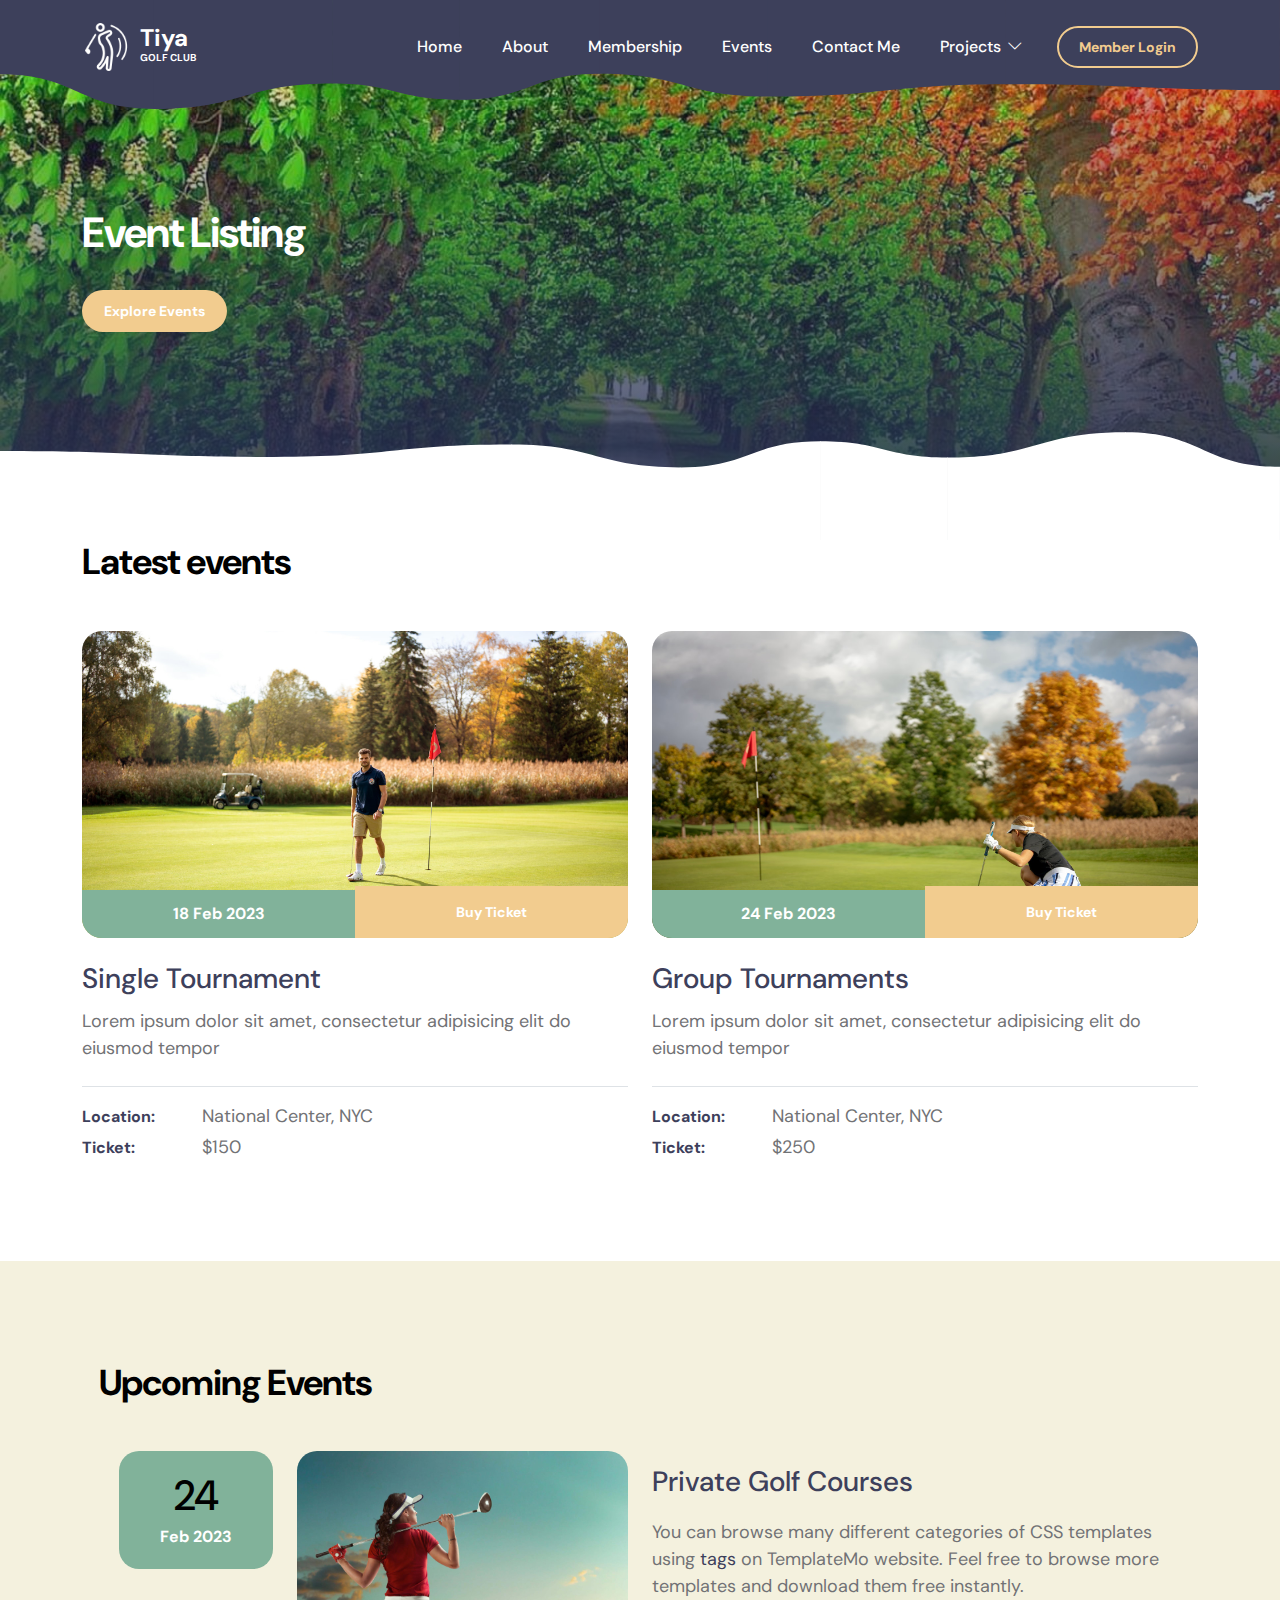
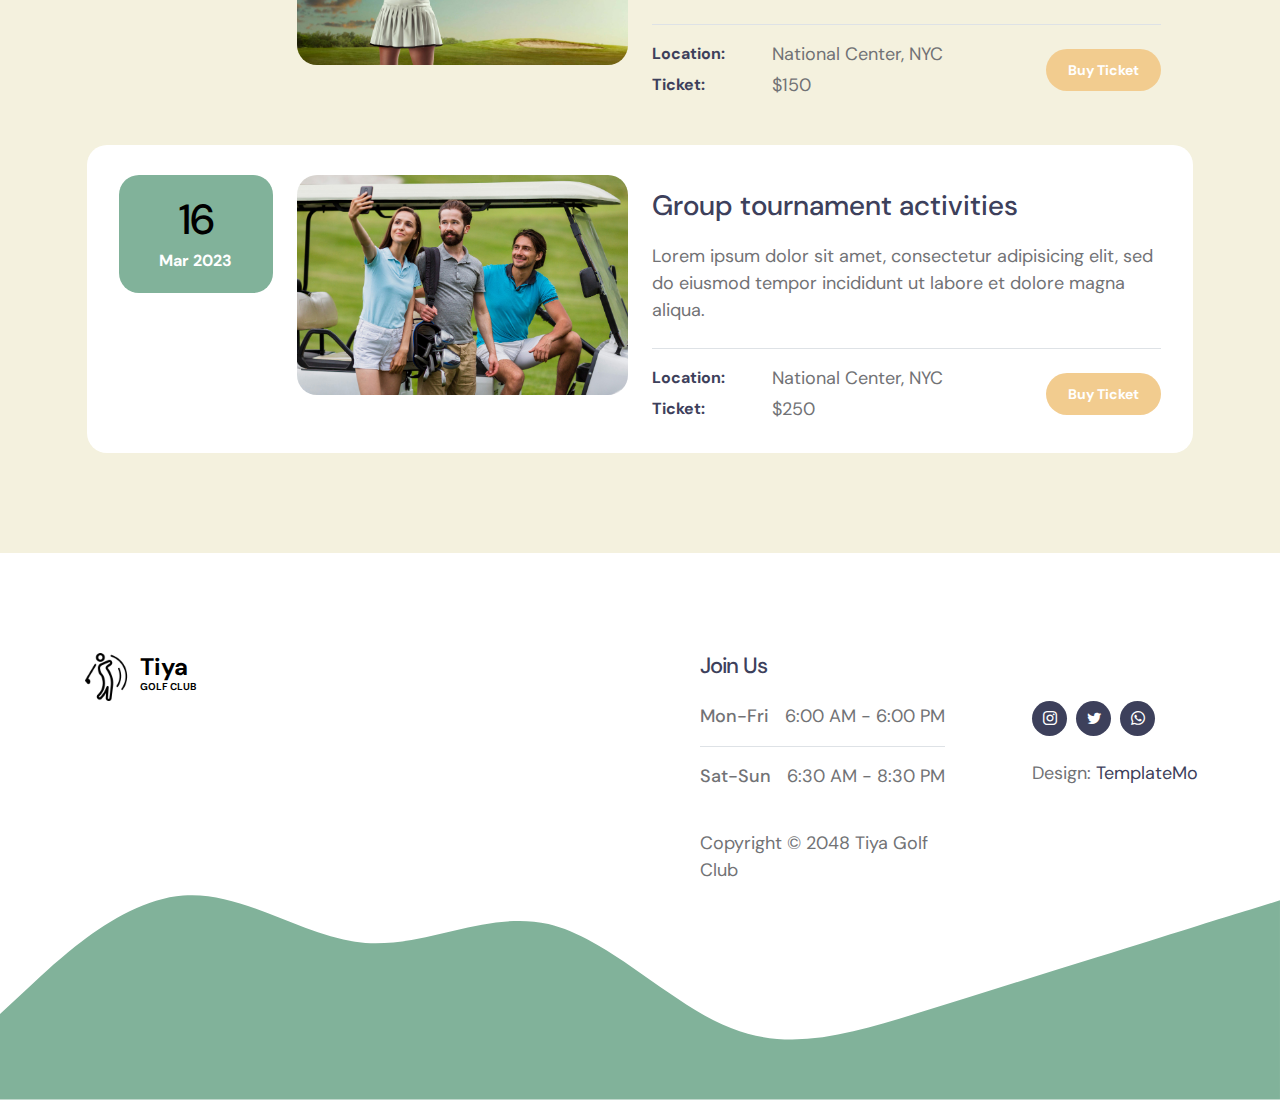
==== Attention_Network.html @ 7cbd3dcc "update" ====
<!doctype html>
<html lang="en">
    <head>
        <meta charset="utf-8">
        <meta name="viewport" content="width=device-width, initial-scale=1">

        <meta name="description" content="">
        <meta name="author" content="">

        <title>F. Nikbakht - Attention Network</title>

        <!-- CSS FILES -->                
        <link rel="preconnect" href="https://fonts.googleapis.com">

        <link rel="preconnect" href="https://fonts.gstatic.com" crossorigin>

        <link href="https://fonts.googleapis.com/css2?family=DM+Sans:ital,wght@0,400;0,500;0,700;1,400&display=swap" rel="stylesheet">

        <link href="css/bootstrap.min.css" rel="stylesheet">

        <link href="css/bootstrap-icons.css" rel="stylesheet">

        <link href="css/templatemo-tiya-golf-club.css" rel="stylesheet">
        
<!--

TemplateMo 587 Tiya Golf Club

https://templatemo.com/tm-587-tiya-golf-club

-->
    </head>
    
    <body>

        <main>

            <nav class="navbar navbar-expand-lg">                
                <div class="container">
                    <a class="navbar-brand d-flex align-items-center" href="index.html">
                        <img src="images/logo.png" class="navbar-brand-image img-fluid" alt="Tiya Golf Club">
                        <span class="navbar-brand-text">
                            Tiya
                            <small>Golf Club</small>
                        </span>
                    </a>

                    <div class="d-lg-none ms-auto me-3">
                        <a class="btn custom-btn custom-border-btn" data-bs-toggle="offcanvas" href="#offcanvasExample" role="button" aria-controls="offcanvasExample">Member Login</a>
                    </div>
    
                    <button class="navbar-toggler" type="button" data-bs-toggle="collapse" data-bs-target="#navbarNav" aria-controls="navbarNav" aria-expanded="false" aria-label="Toggle navigation">
                        <span class="navbar-toggler-icon"></span>
                    </button>
    
                    <div class="collapse navbar-collapse" id="navbarNav">
                        <ul class="navbar-nav ms-lg-auto">
                            <li class="nav-item">
                                <a class="nav-link" href="index.html#section_1">Home</a>
                            </li>
    
                            <li class="nav-item">
                                <a class="nav-link" href="index.html#section_2">About</a>
                            </li>

                            <li class="nav-item">
                                <a class="nav-link" href="index.html#section_3">Membership</a>
                            </li>

                            <li class="nav-item">
                                <a class="nav-link" href="index.html#section_4">Events</a>
                            </li>

                            <li class="nav-item">
                                <a class="nav-link" href="index.html#section_5">Contact Me</a>
                            </li>

                            <li class="nav-item dropdown">
                                <a class="nav-link dropdown-toggle" href="#" id="navbarLightDropdownMenuLink" role="button" data-bs-toggle="dropdown" aria-expanded="false">Projects</a>

                                <ul class="dropdown-menu dropdown-menu-light" aria-labelledby="navbarLightDropdownMenuLink">
                                    <li><a class="dropdown-item" href="Image_Processing.html">Image Processing</a></li>

                                    <li><a class="dropdown-item active" href="Attention_Network.html">Attention Network</a></li>
                                </ul>
                            </li>
                        </ul>

                        <div class="d-none d-lg-block ms-lg-3">
                            <a class="btn custom-btn custom-border-btn" data-bs-toggle="offcanvas" href="#offcanvasExample" role="button" aria-controls="offcanvasExample">Member Login</a>
                        </div>
                    </div>
                </div>
            </nav>

            <div class="offcanvas offcanvas-end" data-bs-scroll="true" tabindex="-1" id="offcanvasExample" aria-labelledby="offcanvasExampleLabel">                
                <div class="offcanvas-header">
                    <h5 class="offcanvas-title" id="offcanvasExampleLabel">Member Login</h5>
                    
                    <button type="button" class="btn-close" data-bs-dismiss="offcanvas" aria-label="Close"></button>
                </div>
                
                <div class="offcanvas-body d-flex flex-column">
                    <form class="custom-form member-login-form" action="#" method="post" role="form">

                        <div class="member-login-form-body">
                            <div class="mb-4">
                                <label class="form-label mb-2" for="member-login-number">Membership No.</label>

                                <input type="text" name="member-login-number" id="member-login-number" class="form-control" placeholder="11002560" required>
                            </div>

                            <div class="mb-4">
                                <label class="form-label mb-2" for="member-login-password">Password</label>

                                <input type="password" name="member-login-password" id="member-login-password" pattern="[0-9a-zA-Z]{4,10}" class="form-control" placeholder="Password" required="">
                            </div>

                            <div class="form-check mb-4">
                                <input class="form-check-input" type="checkbox" value="" id="flexCheckDefault">
                              
                                <label class="form-check-label" for="flexCheckDefault">
                                    Remember me
                                </label>
                            </div>

                            <div class="col-lg-5 col-md-7 col-8 mx-auto">
                                <button type="submit" class="form-control">Login</button>
                            </div>

                            <div class="text-center my-4">
                                <a href="#">Forgotten password?</a>
                            </div>
                        </div>
                    </form>

                    <div class="mt-auto mb-5">
                        <p>
                            <strong class="text-white me-3">Any Questions?</strong>

                            <a href="tel: 010-020-0340" class="contact-link">
                            	010-020-0340
                            </a>
                        </p>
                    </div>
                </div>

                <svg xmlns="http://www.w3.org/2000/svg" viewBox="0 0 1440 320"><path fill="#3D405B" fill-opacity="1" d="M0,224L34.3,192C68.6,160,137,96,206,90.7C274.3,85,343,139,411,144C480,149,549,107,617,122.7C685.7,139,754,213,823,240C891.4,267,960,245,1029,224C1097.1,203,1166,181,1234,160C1302.9,139,1371,117,1406,106.7L1440,96L1440,320L1405.7,320C1371.4,320,1303,320,1234,320C1165.7,320,1097,320,1029,320C960,320,891,320,823,320C754.3,320,686,320,617,320C548.6,320,480,320,411,320C342.9,320,274,320,206,320C137.1,320,69,320,34,320L0,320Z"></path></svg>
            </div>
            

            <section class="hero-section hero-50 d-flex justify-content-center align-items-center" id="section_1">

                <div class="section-overlay"></div>

                <svg viewBox="0 0 1962 178" xmlns="http://www.w3.org/2000/svg" xmlns:xlink="http://www.w3.org/1999/xlink"><path fill="#3D405B" d="M 0 114 C 118.5 114 118.5 167 237 167 L 237 167 L 237 0 L 0 0 Z" stroke-width="0"></path> <path fill="#3D405B" d="M 236 167 C 373 167 373 128 510 128 L 510 128 L 510 0 L 236 0 Z" stroke-width="0"></path> <path fill="#3D405B" d="M 509 128 C 607 128 607 153 705 153 L 705 153 L 705 0 L 509 0 Z" stroke-width="0"></path><path fill="#3D405B" d="M 704 153 C 812 153 812 113 920 113 L 920 113 L 920 0 L 704 0 Z" stroke-width="0"></path><path fill="#3D405B" d="M 919 113 C 1048.5 113 1048.5 148 1178 148 L 1178 148 L 1178 0 L 919 0 Z" stroke-width="0"></path><path fill="#3D405B" d="M 1177 148 C 1359.5 148 1359.5 129 1542 129 L 1542 129 L 1542 0 L 1177 0 Z" stroke-width="0"></path><path fill="#3D405B" d="M 1541 129 C 1751.5 129 1751.5 138 1962 138 L 1962 138 L 1962 0 L 1541 0 Z" stroke-width="0"></path></svg>

                <div class="container">
                    <div class="row">

                        <div class="col-lg-6 col-12">

                            <h1 class="text-white mb-4 pb-2">Event Listing</h1>

                            <a href="#section_3" class="btn custom-btn smoothscroll me-3">Explore Events</a>
                        </div>

                    </div>
                </div>

                <svg viewBox="0 0 1962 178" xmlns="http://www.w3.org/2000/svg" xmlns:xlink="http://www.w3.org/1999/xlink"><path fill="#ffffff" d="M 0 114 C 118.5 114 118.5 167 237 167 L 237 167 L 237 0 L 0 0 Z" stroke-width="0"></path> <path fill="#ffffff" d="M 236 167 C 373 167 373 128 510 128 L 510 128 L 510 0 L 236 0 Z" stroke-width="0"></path> <path fill="#ffffff" d="M 509 128 C 607 128 607 153 705 153 L 705 153 L 705 0 L 509 0 Z" stroke-width="0"></path><path fill="#ffffff" d="M 704 153 C 812 153 812 113 920 113 L 920 113 L 920 0 L 704 0 Z" stroke-width="0"></path><path fill="#ffffff" d="M 919 113 C 1048.5 113 1048.5 148 1178 148 L 1178 148 L 1178 0 L 919 0 Z" stroke-width="0"></path><path fill="#ffffff" d="M 1177 148 C 1359.5 148 1359.5 129 1542 129 L 1542 129 L 1542 0 L 1177 0 Z" stroke-width="0"></path><path fill="#ffffff" d="M 1541 129 C 1751.5 129 1751.5 138 1962 138 L 1962 138 L 1962 0 L 1541 0 Z" stroke-width="0"></path></svg>
            </section>


            <section class="events-section section-padding" id="section_2">
                <div class="container">
                    <div class="row">

                        <div class="col-lg-12 col-12">
                            <h2 class="mb-lg-5 mb-4">Latest events</h2>
                        </div>

                        <div class="col-lg-6 col-12 mb-5 mb-lg-0">
                            <div class="custom-block-image-wrap">
                                <a href="event-detail.html">
                                    <img src="images/anna-rosar-ew-olGvgCCs-unsplash.jpg" class="custom-block-image img-fluid" alt="">

                                    <i class="custom-block-icon bi-link"></i>
                                </a>

                                <div class="custom-block-date-wrap">
                                    <strong class="text-white">18 Feb 2023</strong>
                                </div>

                                <div class="custom-btn-wrap">
                                    <a href="event-detail.html" class="btn custom-btn">Buy Ticket</a>
                                </div>
                            </div>

                            <div class="custom-block-info">
                                <a href="event-detail.html" class="events-title mb-2">Single Tournament</a>

                                <p class="mb-0">Lorem ipsum dolor sit amet, consectetur adipisicing elit do eiusmod tempor</p>


                                <div class="border-top mt-4 pt-3">
                                    <div class="d-flex flex-wrap align-items-center mb-1">
                                        <span class="custom-block-span">Location:</span>

                                        <p class="mb-0">National Center, NYC</p>
                                    </div>

                                    <div class="d-flex flex-wrap align-items-center">
                                        <span class="custom-block-span">Ticket:</span>

                                        <p class="mb-0">$150</p>
                                    </div>
                                </div>
                            </div>
                        </div>

                        <div class="col-lg-6 col-12">
                            <div class="custom-block-image-wrap">
                                <a href="event-detail.html">
                                    <img src="images/frederik-rosar-NDSZcCfnsbY-unsplash.jpg" class="custom-block-image img-fluid" alt="">

                                    <i class="custom-block-icon bi-link"></i>
                                </a>

                                <div class="custom-block-date-wrap">
                                    <strong class="text-white">24 Feb 2023</strong>
                                </div>

                                <div class="custom-btn-wrap">
                                    <a href="event-detail.html" class="btn custom-btn">Buy Ticket</a>
                                </div>
                            </div>

                            <div class="custom-block-info">
                                <a href="event-detail.html" class="events-title mb-2">Group Tournaments</a>

                                <p class="mb-0">Lorem ipsum dolor sit amet, consectetur adipisicing elit do eiusmod tempor</p>


                                <div class="border-top mt-4 pt-3">
                                    <div class="d-flex flex-wrap align-items-center mb-1">
                                        <span class="custom-block-span">Location:</span>

                                        <p class="mb-0">National Center, NYC</p>
                                    </div>

                                    <div class="d-flex flex-wrap align-items-center">
                                        <span class="custom-block-span">Ticket:</span>

                                        <p class="mb-0">$250</p>
                                    </div>
                                </div>
                            </div>
                        </div>

                    </div>
                </div>
            </section>


            <section class="events-section events-listing-section section-bg section-padding" id="section_3">
                <div class="container">
                    <div class="row">

                        <div class="col-lg-12 col-12">
                            <h2 class="mb-3">Upcoming Events</h2>
                        </div>

                        <div class="row custom-block mb-3">
                            <div class="col-lg-2 col-md-4 col-12 order-2 order-md-0 order-lg-0">
                                <div class="custom-block-date-wrap d-flex d-lg-block d-md-block align-items-center mt-3 mt-lg-0 mt-md-0">
                                    <h6 class="custom-block-date mb-lg-1 mb-0 me-3 me-lg-0 me-md-0">24</h6>
                                    
                                    <strong class="text-white">Feb 2023</strong>
                                </div>
                            </div>

                            <div class="col-lg-4 col-md-8 col-12 order-1 order-lg-0">
                                <div class="custom-block-image-wrap">
                                    <a href="event-detail.html">
                                        <img src="images/professional-golf-player.jpg" class="custom-block-image img-fluid" alt="">

                                        <i class="custom-block-icon bi-link"></i>
                                    </a>
                                </div>
                            </div>

                            <div class="col-lg-6 col-12 order-3 order-lg-0">
                                <div class="custom-block-info mt-2 mt-lg-0">
                                    <a href="event-detail.html" class="events-title mb-3">Private Golf Courses</a>

                                    <p class="mb-0">You can browse many different categories of CSS templates using <a href="https://templatemo.com/tag" target="_blank">tags</a> on TemplateMo website. Feel free to browse more templates and download them free instantly.</p>

                                    <div class="d-flex flex-wrap border-top mt-4 pt-3">

                                        <div class="mb-4 mb-lg-0">
                                            <div class="d-flex flex-wrap align-items-center mb-1">
                                                <span class="custom-block-span">Location:</span>

                                                <p class="mb-0">National Center, NYC</p>
                                            </div>

                                            <div class="d-flex flex-wrap align-items-center">
                                                <span class="custom-block-span">Ticket:</span>

                                                <p class="mb-0">$150</p>
                                            </div>
                                        </div>

                                        <div class="d-flex align-items-center ms-lg-auto">
                                            <a href="event-detail.html" class="btn custom-btn">Buy Ticket</a>
                                        </div>
                                    </div>
                                </div>
                            </div>
                        </div>

                        <div class="row custom-block custom-block-bg">
                            <div class="col-lg-2 col-md-4 col-12 order-2 order-md-0 order-lg-0">
                                <div class="custom-block-date-wrap d-flex d-lg-block d-md-block align-items-center mt-3 mt-lg-0 mt-md-0">
                                    <h6 class="custom-block-date mb-lg-1 mb-0 me-3 me-lg-0 me-md-0">16</h6>
                                    
                                    <strong class="text-white">Mar 2023</strong>
                                </div>
                            </div>

                            <div class="col-lg-4 col-md-8 col-12 order-1 order-lg-0">
                                <div class="custom-block-image-wrap">
                                    <a href="event-detail.html">
                                        <img src="images/girl-taking-selfie-with-friends-golf-field.jpg" class="custom-block-image img-fluid" alt="">

                                        <i class="custom-block-icon bi-link"></i>
                                    </a>
                                </div>
                            </div>

                            <div class="col-lg-6 col-12 order-3 order-lg-0">
                                <div class="custom-block-info mt-2 mt-lg-0">
                                    <a href="event-detail.html" class="events-title mb-3">Group tournament activities</a>

                                    <p class="mb-0">Lorem ipsum dolor sit amet, consectetur adipisicing elit, sed do eiusmod tempor incididunt ut labore et dolore magna aliqua.</p>

                                    <div class="d-flex flex-wrap border-top mt-4 pt-3">

                                        <div class="mb-4 mb-lg-0">
                                            <div class="d-flex flex-wrap align-items-center mb-1">
                                                <span class="custom-block-span">Location:</span>

                                                <p class="mb-0">National Center, NYC</p>
                                            </div>

                                            <div class="d-flex flex-wrap align-items-center">
                                                <span class="custom-block-span">Ticket:</span>

                                                <p class="mb-0">$250</p>
                                            </div>
                                        </div>

                                        <div class="d-flex align-items-center ms-lg-auto">
                                            <a href="event-detail.html" class="btn custom-btn">Buy Ticket</a>
                                        </div>
                                    </div>
                                </div>
                            </div>
                        </div>

                    </div>
                </div>
            </section>
        </main>

        <footer class="site-footer">
            <div class="container">
                <div class="row">

                    <div class="col-lg-6 col-12 me-auto mb-5 mb-lg-0">
                        <a class="navbar-brand d-flex align-items-center" href="index.html">
                            <img src="images/logo.png" class="navbar-brand-image img-fluid" alt="">
                            <span class="navbar-brand-text">
                                Tiya
                                <small>Golf Club</small>
                            </span>
                        </a>
                    </div>

                    <div class="col-lg-3 col-12">
                        <h5 class="site-footer-title mb-4">Join Us</h5>

                        <p class="d-flex border-bottom pb-3 mb-3 me-lg-3">
                            <span>Mon-Fri</span>
                            6:00 AM - 6:00 PM
                        </p>

                        <p class="d-flex me-lg-3">
                            <span>Sat-Sun</span>
                            6:30 AM - 8:30 PM
                        </p>
                        <br>
                        <p class="copyright-text">Copyright © 2048 Tiya Golf Club</p>
                    </div>

                        <div class="col-lg-2 col-12 ms-auto">
                            <ul class="social-icon mt-lg-5 mt-3 mb-4">
                                <li class="social-icon-item">
                                    <a href="#" class="social-icon-link bi-instagram"></a>
                                </li>

                                <li class="social-icon-item">
                                    <a href="#" class="social-icon-link bi-twitter"></a>
                                </li>

                                <li class="social-icon-item">
                                    <a href="#" class="social-icon-link bi-whatsapp"></a>
                                </li>
                            </ul>

                            <p class="copyright-text">Design: <a rel="nofollow" href="https://templatemo.com" target="_blank">TemplateMo</a></p>
                        </div>

                </div>
            </div>

            <svg xmlns="http://www.w3.org/2000/svg" viewBox="0 0 1440 320"><path fill="#81B29A" fill-opacity="1" d="M0,224L34.3,192C68.6,160,137,96,206,90.7C274.3,85,343,139,411,144C480,149,549,107,617,122.7C685.7,139,754,213,823,240C891.4,267,960,245,1029,224C1097.1,203,1166,181,1234,160C1302.9,139,1371,117,1406,106.7L1440,96L1440,320L1405.7,320C1371.4,320,1303,320,1234,320C1165.7,320,1097,320,1029,320C960,320,891,320,823,320C754.3,320,686,320,617,320C548.6,320,480,320,411,320C342.9,320,274,320,206,320C137.1,320,69,320,34,320L0,320Z"></path></svg>
        </footer>


        <!-- JAVASCRIPT FILES -->
        <script src="js/jquery.min.js"></script>
        <script src="js/bootstrap.bundle.min.js"></script>
        <script src="js/jquery.sticky.js"></script>
        <script src="js/custom.js"></script>

    </body>
</html>
---- css/templatemo-tiya-golf-club.css ----
/*

TemplateMo 587 Tiya Golf Club

https://templatemo.com/tm-587-tiya-golf-club

*/


/*---------------------------------------
  CUSTOM PROPERTIES ( VARIABLES )             
-----------------------------------------*/
:root {
  --white-color:                  #ffffff;
  --primary-color:                #81B29A;
  --secondary-color:              #3D405B;
  --section-bg-color:             #F4F1DE;
  --custom-btn-bg-color:          #F2CC8F;
  --custom-btn-bg-hover-color:    #E07A5F;
  --dark-color:                   #000000;
  --p-color:                      #717275;
  --link-hover-color:             #F2CC8F;

  --body-font-family:             'DM Sans', sans-serif;

  --h1-font-size:                 42px;
  --h2-font-size:                 36px;
  --h3-font-size:                 28px;
  --h4-font-size:                 24px;
  --h5-font-size:                 22px;
  --h6-font-size:                 20px;
  --p-font-size:                  18px;
  --menu-font-size:               16px;
  --btn-font-size:                14px;

  --border-radius-large:          100px;
  --border-radius-medium:         20px;
  --border-radius-small:          10px;

  --font-weight-normal:           400;
  --font-weight-medium:           500;
  --font-weight-bold:             700;
}

body {
  background-color: var(--white-color);
  font-family: var(--body-font-family); 
}


/*---------------------------------------
  TYPOGRAPHY               
-----------------------------------------*/

h2,
h3,
h4,
h5,
h6 {
  color: var(--dark-color);
}

h1,
h2,
h3,
h4,
h5,
h6 {
  font-weight: var(--font-weight-medium);
  letter-spacing: -1px;
}

h1 {
  font-size: var(--h1-font-size);
  font-weight: var(--font-weight-bold);
}

h2 {
  font-size: var(--h2-font-size);
  font-weight: var(--font-weight-bold);
}

h3 {
  font-size: var(--h3-font-size);
}

h4 {
  font-size: var(--h4-font-size);
}

h5 {
  font-size: var(--h5-font-size);
}

h6 {
  font-size: var(--h6-font-size);
}

p {
  color: var(--p-color);
  font-size: var(--p-font-size);
  font-weight: var(--font-weight-normal);
}

ul li {
  color: var(--p-color);
  font-size: var(--p-font-size);
  font-weight: var(--font-weight-normal);
}

a, 
button {
  touch-action: manipulation;
  transition: all 0.3s;
}

a {
  display: inline-block;
  color: var(--secondary-color);
  text-decoration: none;
}

a:hover {
  color: var(--link-hover-color);
}

b,
strong {
  font-weight: var(--font-weight-bold);
}


/*---------------------------------------
  SECTION               
-----------------------------------------*/
.section-bg {
  background-color: var(--section-bg-color);
}

.section-padding {
  padding-top: 100px;
  padding-bottom: 100px;
}

.section-overlay {
  content: "";
  background: rgba(0, 0, 0, 0) linear-gradient(rgba(39, 48, 83, 0.01) 0%, rgb(39, 48, 83) 100%) repeat scroll 0% 0%;
  position: absolute;
  top: 0;
  right: 0;
  bottom: 0;
  left: 0;
}

::selection {
  background-color: var(--primary-color);
  color: var(--white-color);
}


/*---------------------------------------
  ANIMATED HEADLINE               
-----------------------------------------*/
.cd-words-wrapper {
  display: inline-block;
  position: relative;
  text-align: left;
}

.cd-words-wrapper b {
  color: var(--link-hover-color);
  display: inline-block;
  position: absolute;
  white-space: nowrap;
  left: 0;
  top: 0;
}

.cd-words-wrapper b.is-visible {
  position: relative;
}

.no-js .cd-words-wrapper b {
  opacity: 0;
}

.no-js .cd-words-wrapper b.is-visible {
  opacity: 1;
}

.cd-headline.rotate-1 .cd-words-wrapper {
  -webkit-perspective: 300px;
  -moz-perspective: 300px;
  perspective: 300px;
}
.cd-headline.rotate-1 b {
  opacity: 0;
  -webkit-transform-origin: 50% 100%;
  -moz-transform-origin: 50% 100%;
  -ms-transform-origin: 50% 100%;
  -o-transform-origin: 50% 100%;
  transform-origin: 50% 100%;
  -webkit-transform: rotateX(180deg);
  -moz-transform: rotateX(180deg);
  -ms-transform: rotateX(180deg);
  -o-transform: rotateX(180deg);
  transform: rotateX(180deg);
}
.cd-headline.rotate-1 b.is-visible {
  opacity: 1;
  -webkit-transform: rotateX(0deg);
  -moz-transform: rotateX(0deg);
  -ms-transform: rotateX(0deg);
  -o-transform: rotateX(0deg);
  transform: rotateX(0deg);
  -webkit-animation: cd-rotate-1-in 1.2s;
  -moz-animation: cd-rotate-1-in 1.2s;
  animation: cd-rotate-1-in 1.2s;
}
.cd-headline.rotate-1 b.is-hidden {
  -webkit-transform: rotateX(180deg);
  -moz-transform: rotateX(180deg);
  -ms-transform: rotateX(180deg);
  -o-transform: rotateX(180deg);
  transform: rotateX(180deg);
  -webkit-animation: cd-rotate-1-out 1.2s;
  -moz-animation: cd-rotate-1-out 1.2s;
  animation: cd-rotate-1-out 1.2s;
}

@-webkit-keyframes cd-rotate-1-in {
  0% {
    -webkit-transform: rotateX(180deg);
    opacity: 0;
  }
  35% {
    -webkit-transform: rotateX(120deg);
    opacity: 0;
  }
  65% {
    opacity: 0;
  }
  100% {
    -webkit-transform: rotateX(360deg);
    opacity: 1;
  }
}
@-moz-keyframes cd-rotate-1-in {
  0% {
    -moz-transform: rotateX(180deg);
    opacity: 0;
  }
  35% {
    -moz-transform: rotateX(120deg);
    opacity: 0;
  }
  65% {
    opacity: 0;
  }
  100% {
    -moz-transform: rotateX(360deg);
    opacity: 1;
  }
}
@keyframes cd-rotate-1-in {
  0% {
    -webkit-transform: rotateX(180deg);
    -moz-transform: rotateX(180deg);
    -ms-transform: rotateX(180deg);
    -o-transform: rotateX(180deg);
    transform: rotateX(180deg);
    opacity: 0;
  }
  35% {
    -webkit-transform: rotateX(120deg);
    -moz-transform: rotateX(120deg);
    -ms-transform: rotateX(120deg);
    -o-transform: rotateX(120deg);
    transform: rotateX(120deg);
    opacity: 0;
  }
  65% {
    opacity: 0;
  }
  100% {
    -webkit-transform: rotateX(360deg);
    -moz-transform: rotateX(360deg);
    -ms-transform: rotateX(360deg);
    -o-transform: rotateX(360deg);
    transform: rotateX(360deg);
    opacity: 1;
  }
}
@-webkit-keyframes cd-rotate-1-out {
  0% {
    -webkit-transform: rotateX(0deg);
    opacity: 1;
  }
  35% {
    -webkit-transform: rotateX(-40deg);
    opacity: 1;
  }
  65% {
    opacity: 0;
  }
  100% {
    -webkit-transform: rotateX(180deg);
    opacity: 0;
  }
}
@-moz-keyframes cd-rotate-1-out {
  0% {
    -moz-transform: rotateX(0deg);
    opacity: 1;
  }
  35% {
    -moz-transform: rotateX(-40deg);
    opacity: 1;
  }
  65% {
    opacity: 0;
  }
  100% {
    -moz-transform: rotateX(180deg);
    opacity: 0;
  }
}
@keyframes cd-rotate-1-out {
  0% {
    -webkit-transform: rotateX(0deg);
    -moz-transform: rotateX(0deg);
    -ms-transform: rotateX(0deg);
    -o-transform: rotateX(0deg);
    transform: rotateX(0deg);
    opacity: 1;
  }
  35% {
    -webkit-transform: rotateX(-40deg);
    -moz-transform: rotateX(-40deg);
    -ms-transform: rotateX(-40deg);
    -o-transform: rotateX(-40deg);
    transform: rotateX(-40deg);
    opacity: 1;
  }
  65% {
    opacity: 0;
  }
  100% {
    -webkit-transform: rotateX(180deg);
    -moz-transform: rotateX(180deg);
    -ms-transform: rotateX(180deg);
    -o-transform: rotateX(180deg);
    transform: rotateX(180deg);
    opacity: 0;
  }
}


/*---------------------------------------
  CUSTOM BUTTON               
-----------------------------------------*/
.custom-btn {
  background: var(--custom-btn-bg-color);
  border: 2px solid transparent;
  border-radius: var(--border-radius-large);
  color: var(--white-color);
  font-size: var(--btn-font-size);
  font-weight: var(--font-weight-bold);
  line-height: normal;
  transition: all 0.3s;
  padding: 10px 20px;
}

.custom-btn:hover {
  background: var(--custom-btn-bg-hover-color);
  color: var(--white-color);
}

.custom-border-btn {
  background: transparent;
  border: 2px solid var(--custom-btn-bg-color);
  color: var(--custom-btn-bg-color);
}

.custom-border-btn:hover {
  background: var(--custom-btn-bg-color);
  border-color: transparent;
  color: var(--white-color);
}

.custom-btn-bg-white {
  border-color: var(--white-color);
  color: var(--white-color);
}

.custom-btn-group .link {
  color: var(--white-color);
  font-weight: var(--font-weight-medium);
}

.custom-btn-group .link:hover {
  color: var(--link-hover-color);
}


/*---------------------------------------
  NAVIGATION BAR & OFFCANVAS              
-----------------------------------------*/
.offcanvas {
  background-color: var(--primary-color);
  padding: 30px;
}

.offcanvas.offcanvas-end {
  border-left: 0;
}

.offcanvas-header .btn-close {
  transition: all 0.3s;
}

.offcanvas-header .btn-close:hover {
  transform: rotate(180deg);
}

.offcanvas svg {
  position: absolute;
  bottom: 0;
  right: 0;
  left: 0;
}

.sticky-wrapper {
  position: absolute;
  top: 0;
  right: 0;
  left: 0;
}

.sticky-wrapper.is-sticky .navbar {
  background-color: rgb(61 64 91);
}

.navbar {
  background: transparent;
  z-index: 99;
  padding-top: 15px;
  padding-bottom: 15px;
}

.navbar-brand,
.navbar-brand:hover {
  font-size: var(--h4-font-size);
  font-weight: var(--font-weight-bold);
  display: block;
  color: var(--dark-color);
  max-width: 48px;
}

.navbar .navbar-brand,
.navbar .navbar-brand:hover {
  color: var(--white-color);
}

.navbar .navbar-brand-image {
  filter: brightness(0) invert(1);
}

.navbar-brand-image {
  width: 48px;
  height: 48px;
}

.navbar-brand-text {
  line-height: normal;
  margin-left: 10px;
  position: relative;
  bottom: 5px;
}

.navbar-brand-text small {
  display: block;
  font-size: 10px;
  line-height: 1;
  text-transform: uppercase;
}

.navbar-expand-lg .navbar-nav .nav-link {
  border-radius: var(--border-radius-large);
  margin: 10px;
  padding: 10px;
}

.navbar-nav .nav-link {
  display: inline-block;
  color: var(--white-color);
  font-size: var(--menu-font-size);
  font-weight: var(--font-weight-medium);
  padding-top: 15px;
  padding-bottom: 15px;
}

.navbar-nav .nav-link.active, 
.navbar-nav .nav-link:hover {
  color: var(--link-hover-color);
}

.navbar .dropdown-menu {
  background: var(--white-color);
  box-shadow: 0 1rem 3rem rgba(0,0,0,.175);
  border: 0;
  display: inherit;
  opacity: 0;
  min-width: 9rem;
  margin-top: 20px;
  padding: 13px 0 10px 0;
  transition: all 0.3s;
  pointer-events: none;
}

.navbar .dropdown-menu::before {
  content: "";
  width: 0;
  height: 0;
  border-left: 20px solid transparent;
  border-right: 20px solid transparent;
  border-bottom: 15px solid var(--white-color);
  position: absolute;
  top: -10px;
  left: 10px;
}

.navbar .dropdown-item {
  display: inline-block;
  color: var(--p-color);
  font-size: var(--menu-font-size);
  font-weight: var(--font-weight-medium);
  position: relative;
}

.navbar .dropdown-item.active, 
.navbar .dropdown-item:active,
.navbar .dropdown-item:focus, 
.navbar .dropdown-item:hover {
  background: transparent;
  color: var(--link-hover-color);
}

.navbar .dropdown-toggle::after {
  content: "\f282";
  display: inline-block;
  font-family: bootstrap-icons !important;
  font-size: var(--copyright-font-size);
  font-style: normal;
  font-weight: normal !important;
  font-variant: normal;
  text-transform: none;
  line-height: 1;
  vertical-align: -.125em;
  -webkit-font-smoothing: antialiased;
  -moz-osx-font-smoothing: grayscale;
  position: relative;
  left: 2px;
  border: 0;
}

@media screen and (min-width: 992px) {
  .navbar .dropdown:hover .dropdown-menu {
    opacity: 1;
    margin-top: 0;
    pointer-events: auto;
  }
}

.navbar-toggler {
  border: 0;
  padding: 0;
  cursor: pointer;
  margin: 0;
  width: 30px;
  height: 35px;
  outline: none;
}

.navbar-toggler:focus {
  outline: none;
  box-shadow: none;
}

.navbar-toggler[aria-expanded="true"] .navbar-toggler-icon {
  background: transparent;
}

.navbar-toggler[aria-expanded="true"] .navbar-toggler-icon:before,
.navbar-toggler[aria-expanded="true"] .navbar-toggler-icon:after {
  transition: top 300ms 50ms ease, -webkit-transform 300ms 350ms ease;
  transition: top 300ms 50ms ease, transform 300ms 350ms ease;
  transition: top 300ms 50ms ease, transform 300ms 350ms ease, -webkit-transform 300ms 350ms ease;
  top: 0;
}

.navbar-toggler[aria-expanded="true"] .navbar-toggler-icon:before {
  transform: rotate(45deg);
}

.navbar-toggler[aria-expanded="true"] .navbar-toggler-icon:after {
  transform: rotate(-45deg);
}

.navbar-toggler .navbar-toggler-icon {
  background: var(--white-color);
  transition: background 10ms 300ms ease;
  display: block;
  width: 30px;
  height: 2px;
  position: relative;
}

.navbar-toggler .navbar-toggler-icon:before,
.navbar-toggler .navbar-toggler-icon:after {
  transition: top 300ms 350ms ease, -webkit-transform 300ms 50ms ease;
  transition: top 300ms 350ms ease, transform 300ms 50ms ease;
  transition: top 300ms 350ms ease, transform 300ms 50ms ease, -webkit-transform 300ms 50ms ease;
  position: absolute;
  right: 0;
  left: 0;
  background: var(--white-color);
  width: 30px;
  height: 2px;
  content: '';
}

.navbar-toggler .navbar-toggler-icon::before {
  top: -8px;
}

.navbar-toggler .navbar-toggler-icon::after {
  top: 8px;
}


/*---------------------------------------
  HERO        
-----------------------------------------*/
.hero-section {
  background-image: url('../images/bMcfGb3-free-desktop-wallpaper-trees.jpg');
  background-repeat: no-repeat;
  background-size: cover;
  background-position: center;
  position: relative;
  padding-top: 100px;
  padding-bottom: 100px;
  height: 100vh;
  min-height: 670px;
  margin-bottom: -90px;
}

.hero-50 {
  height: auto;
  min-height: 540px;
  margin-bottom: -100px;
}

.hero-50 .container + svg {
  transform: rotate(180deg);
}

.hero-section .ratio {
  border-radius: var(--border-radius-medium);
  overflow: hidden;
}

.hero-section svg {
  position: absolute;
  right: 0;
  left: 0;
}

.hero-section > svg {
  top: 0;
}

.hero-section .container + svg {
  top: auto;
  bottom: -1px;
}

.hero-section .row {
  position: relative;
  z-index: 22;
}


/*---------------------------------------
  BACKGROUND IMAGE SECTION        
-----------------------------------------*/
.section-bg-image {
  background-image: url('../images/frederik-rosar-NDSZcCfnsbY-unsplash.jpg');
  background-repeat: no-repeat;
  background-size: cover;
  background-position: center;
  position: relative;
  margin-bottom: -70px;
}

.section-bg-image .container + svg {
  transform: rotate(180deg);
  position: relative;
  bottom: -1px;
}

.section-bg-image-block {
  backdrop-filter: blur(5px) saturate(180%);
  -webkit-backdrop-filter: blur(5px) saturate(180%);
  background-color: rgba(255, 255, 255, 0.75);
  border-radius: var(--border-radius-medium);
  border: 1px solid rgba(209, 213, 219, 0.3);
  border-radius: var(--border-radius-medium);
  padding: 50px;
}

.section-bg-image-block .input-group {
  background-color: var(--white-color);
  border-radius: var(--border-radius-large);
  padding: 10px 15px;
}

.section-bg-image-block .input-group-text {
  background-color: transparent;
  border: 0;
}

.section-bg-image-block input[type="email"] {
  border: 0;
  box-shadow: none;
  margin-bottom: 0;
  padding-left: 0;
}

.section-bg-image-block button[type="submit"] {
  background-color: var(--primary-color);
  border: 0;
  border-radius: var(--border-radius-large) !important;
  color: var(--white-color);
  max-width: 150px;
}


/*---------------------------------------
  ABOUT SECTOIN              
-----------------------------------------*/
.about-section {
  padding-bottom: 70px;
}

.member-block-image-wrap {
  border-radius: var(--border-radius-medium);
  position: relative;
  overflow: hidden;
}

.member-block-image-wrap:hover .member-block-image {
  transform: scale(1.2);
}

.member-block-image-wrap:hover .social-icon {
  opacity: 1;
}

.member-block-image-wrap .social-icon {
  background-color: var(--white-color);
  border-radius: var(--border-radius-large);
  position: absolute;
  top: 50%;
  left: 50%;
  transform: translate(-50%, -50%);
  opacity: 0;
  transition: all 0.5s;
  padding: 15px 20px;
  width: auto;
}

.member-block-image {
  transition: all 0.3s;
}

.member-block-info {
  padding: 10px;
}

.member-block-info h4,
.member-block-info p {
  margin-bottom: 0;
}


/*---------------------------------------
  CUSTOM BLOCK              
-----------------------------------------*/
.custom-block {
  border-radius: var(--border-radius-medium);
  position: relative;
  overflow: hidden;
  padding: 30px 20px;
}

.custom-block-bg {
  background: var(--white-color);
}

.custom-block-date-wrap {
  background-color: var(--primary-color);
  border-radius: var(--border-radius-medium);
  text-align: center;
  padding: 20px 30px;
}

.custom-block-date {
  font-size: var(--h1-font-size);
}

.custom-block-image-wrap {
  border-radius: var(--border-radius-medium);
  position: relative;
  overflow: hidden;
}

.custom-block-image-wrap:hover .custom-block-image {
  transform: scale(1.2);
}

.custom-block-image-wrap:hover .custom-block-icon {
  opacity: 1;
}

.custom-block-image {
  transition: all 0.3s;
}

.custom-block-image-wrap .custom-block-date-wrap,
.custom-block-image-wrap .custom-btn-wrap {
  position: absolute;
  bottom: 0;
}

.custom-block-image-wrap .custom-block-date-wrap {
  border-radius: 0;
  left: 0;
  width: 50%;
  padding: 12.30px 20px;
}

.custom-block-image-wrap .custom-btn-wrap {
  right: 0;
  width: 50%;
}

.custom-block-image-wrap .custom-btn  {
  border-radius: 0;
  display: block;
  padding: 15px 20px;
}

.custom-block-info {
  padding-top: 10px;
}

.custom-block-image-wrap + .custom-block-info {
  padding-top: 20px;
}

.custom-block-span {
  color: var(--secondary-color);
  font-weight: var(--font-weight-bold);
  min-width: 110px;
  margin-right: 10px;
}

.custom-block-icon {
  background: var(--custom-btn-bg-color);
  border-radius: var(--border-radius-large);
  color: var(--white-color);
  width: 60px;
  height: 60px;
  line-height: 60px;
  text-align: center;
  font-size: var(--h3-font-size);
  position: absolute;
  top: 50%;
  left: 50%;
  transform: translate(-50%, -50%);
  opacity: 0;
  transition: all 0.5s;
}

.custom-block-icon:hover {
  background: var(--custom-btn-bg-hover-color);
  color: var(--white-color);
}


/*---------------------------------------
  EVENTS SECTION            
-----------------------------------------*/
.events-section.section-bg .container > .row {
  margin-right: 5px;
  margin-left: 5px;
}

.events-section.section-bg .container > .row .row {
  margin: auto;
}

.events-listing-section {
  margin-bottom: 100px;
}

.events-detail-section .custom-block-info {
  padding: 40px 60px;
}

.events-detail-info {
  background-color: var(--section-bg-color);
  border-radius: var(--border-radius-medium);
  padding: 50px 25px;
}

.events-title {
  font-size: var(--h3-font-size);
  font-weight: var(--font-weight-medium);
}


/*---------------------------------------
  MEMBERSHIP SECTION            
-----------------------------------------*/
.membership-section .container {
  position: relative;
  z-index: 2;
}

.table-responsive {
  border-radius: var(--border-radius-medium);
}

.table-responsive tbody, 
.table-responsive td, 
.table-responsive tfoot, 
.table-responsive th, 
.table-responsive thead, 
.table-responsive tr {
  border: 0;
}

.table-responsive thead tr {
  background-color: var(--secondary-color);
  color: var(--white-color);
}

.table-responsive thead th {
  padding: 22px 16px !important;
}

.table-responsive tbody tr:nth-child(even) {
  background-color: var(--section-bg-color);
}

.table>:not(caption)>*>* {
  padding: 18px 16px;
}

.table-responsive .bi-check-circle-fill {
  color: var(--primary-color);
}

.table-responsive .bi-x-circle-fill {
  color: var(--custom-btn-bg-hover-color);
}

.membership-form {
  background-color: var(--secondary-color);
  border-radius: var(--border-radius-medium);
  padding: 35px;
}

.membership-form .form-floating>textarea {
  border-radius: var(--border-radius-medium);
  height: 100px;
}


/*---------------------------------------
  CONTACT               
-----------------------------------------*/
.contact-form .form-floating>textarea {
  border-radius: var(--border-radius-medium);
  height: 120px;
}

.contact-info {
  position: relative;
}

.contact-info-item {
  background: var(--secondary-color);
  border-radius: var(--border-radius-medium);
  position: absolute;
  overflow: hidden;
  top: 50%;
  left: 50%;
  transform: translate(-50%, -50%);
  text-align: center;
}

.contact-info-body {
  padding: 20px 30px;
}

.contact-info-body strong,
.contact-info-item a {
  color: var(--white-color);
}

.contact-info-footer {
  background-color: var(--custom-btn-bg-hover-color);
  padding: 10px 20px;
  transition: all 0.3s;
}

.contact-info-footer:hover {
  background-color: var(--custom-btn-bg-color);
}

.contact-info-footer a {
  display: block;
  font-weight: var(--font-weight-bold);
}


/*---------------------------------------
  SITE FOOTER            
-----------------------------------------*/
.site-footer {
  position: relative;
  padding-bottom: 200px;
}

.site-footer .container {
  position: relative;
  z-index: 2;
}

.site-footer svg {
  position: absolute;
  bottom: 0;
  right: 0;
  left: 0;
  pointer-events: none;
}

.site-footer-title {
  color: var(--secondary-color);
}

.site-footer p span {
  font-weight: var(--font-weight-medium);
  margin-right: auto;
}


/*---------------------------------------
  CUSTOM FORM               
-----------------------------------------*/
.custom-form .form-control {
  border-radius: var(--border-radius-large);
  border-width: 2px;
  box-shadow: none;
  color: var(--p-color);
  margin-bottom: 20px;
  padding: 10px;
  padding-left: 20px;
  outline: none;
}

.custom-form .form-control:focus,
.custom-form .form-control:hover {
  border-color: var(--dark-color);
}

.form-floating>label {
  padding-left: 20px;
}

.custom-form button[type="submit"] {
  background: var(--custom-btn-bg-color);
  border: none;
  border-radius: var(--border-radius-large);
  color: var(--white-color);
  font-size: var(--p-font-size);
  font-weight: var(--font-weight-medium);
  transition: all 0.3s;
  margin-bottom: 0;
  padding-left: 10px;
}

.custom-form button[type="submit"]:hover,
.custom-form button[type="submit"]:focus {
  background: var(--custom-btn-bg-hover-color);
  border-color: transparent;
}

.header-form {
  position: relative;
}

.header-form .form-control {
  padding-left: 42px;
}

.header-form-icon {
  width: 24px;
  position: absolute;
  top: 0;
  margin: 12px;
  margin-left: 15px;
}


/*---------------------------------------
  SOCIAL ICON               
-----------------------------------------*/
.social-icon {
  margin: 0;
  padding: 0;
}

.social-icon-item {
  list-style: none;
  display: inline-block;
  vertical-align: top;
}

.social-icon-link {
  background: var(--secondary-color);
  border-radius: var(--border-radius-large);
  color: var(--white-color);
  font-size: var(--btn-font-size);
  display: block;
  margin-right: 5px;
  text-align: center;
  width: 35px;
  height: 35px;
  line-height: 36px;
  transition: background 0.2s, color 0.2s;
}

.social-icon-link:hover {
  background: var(--primary-color);
  color: var(--white-color);
}


/*---------------------------------------
  RESPONSIVE STYLES               
-----------------------------------------*/
@media screen and (max-width: 991px) {
  h1 {
    font-size: 36px;
  }

  h2 {
    font-size: 28px;
  }

  h3 {
    font-size: 22px;
  }

  h4 {
    font-size: 20px;
  }

  h5 {
    font-size: 18px;
  }

  h6 {
    font-size: 16px;
  }

  .section-padding {
    padding-top: 50px;
    padding-bottom: 50px;
  }
  
  .navbar {
    background-color: var(--secondary-color);
  }

  .navbar-nav .dropdown-menu {
    position: relative;
    left: 10px;
    opacity: 1;
    pointer-events: auto;
    max-width: 155px;
    margin-top: 15px;
    margin-bottom: 15px;
  }

  .navbar-expand-lg .navbar-nav {
    padding-top: 15px;
    padding-bottom: 10px;
  }

  .navbar-expand-lg .navbar-nav .nav-link {
    margin: 5px;
    padding: 0;
  }

  .hero-section {
    position: relative;
    top: 82px;
    margin-bottom: 82px;
  }

  .events-listing-section {
    margin-bottom: 50px;
  }

  .events-detail-section .custom-block-info {
    padding: 40px;
  }

  .events-detail-info {
    padding: 35px 25px;
  }

  .contact-info-item {
    width: 60%;
  }

  .events-detail-section .contact-info-item {
    width: 70%;
  }

  .section-bg-image {
    margin-bottom: 0;
  }

  .section-bg-image-block {
    padding: 30px;
  }

  .site-footer {
    padding-top: 20px;
    padding-bottom: 100px;
  }
}

@media screen and (max-width: 480px) {
  .navbar-brand {
    font-size: var(--p-font-size);
  }

  .navbar-brand-icon {
    width: 30px;
    height: 30px;
  }

  .navbar-brand-icon::after {
    top: 5px;
  }

  .section-bg-image-block {
    padding: 30px;
  }

  .contact-info-item {
    width: 72%;
  }
}

@media screen and (max-width: 360px) {
  .custom-btn {
    font-size: 12px;
    padding: 4px 12px;
  }
}
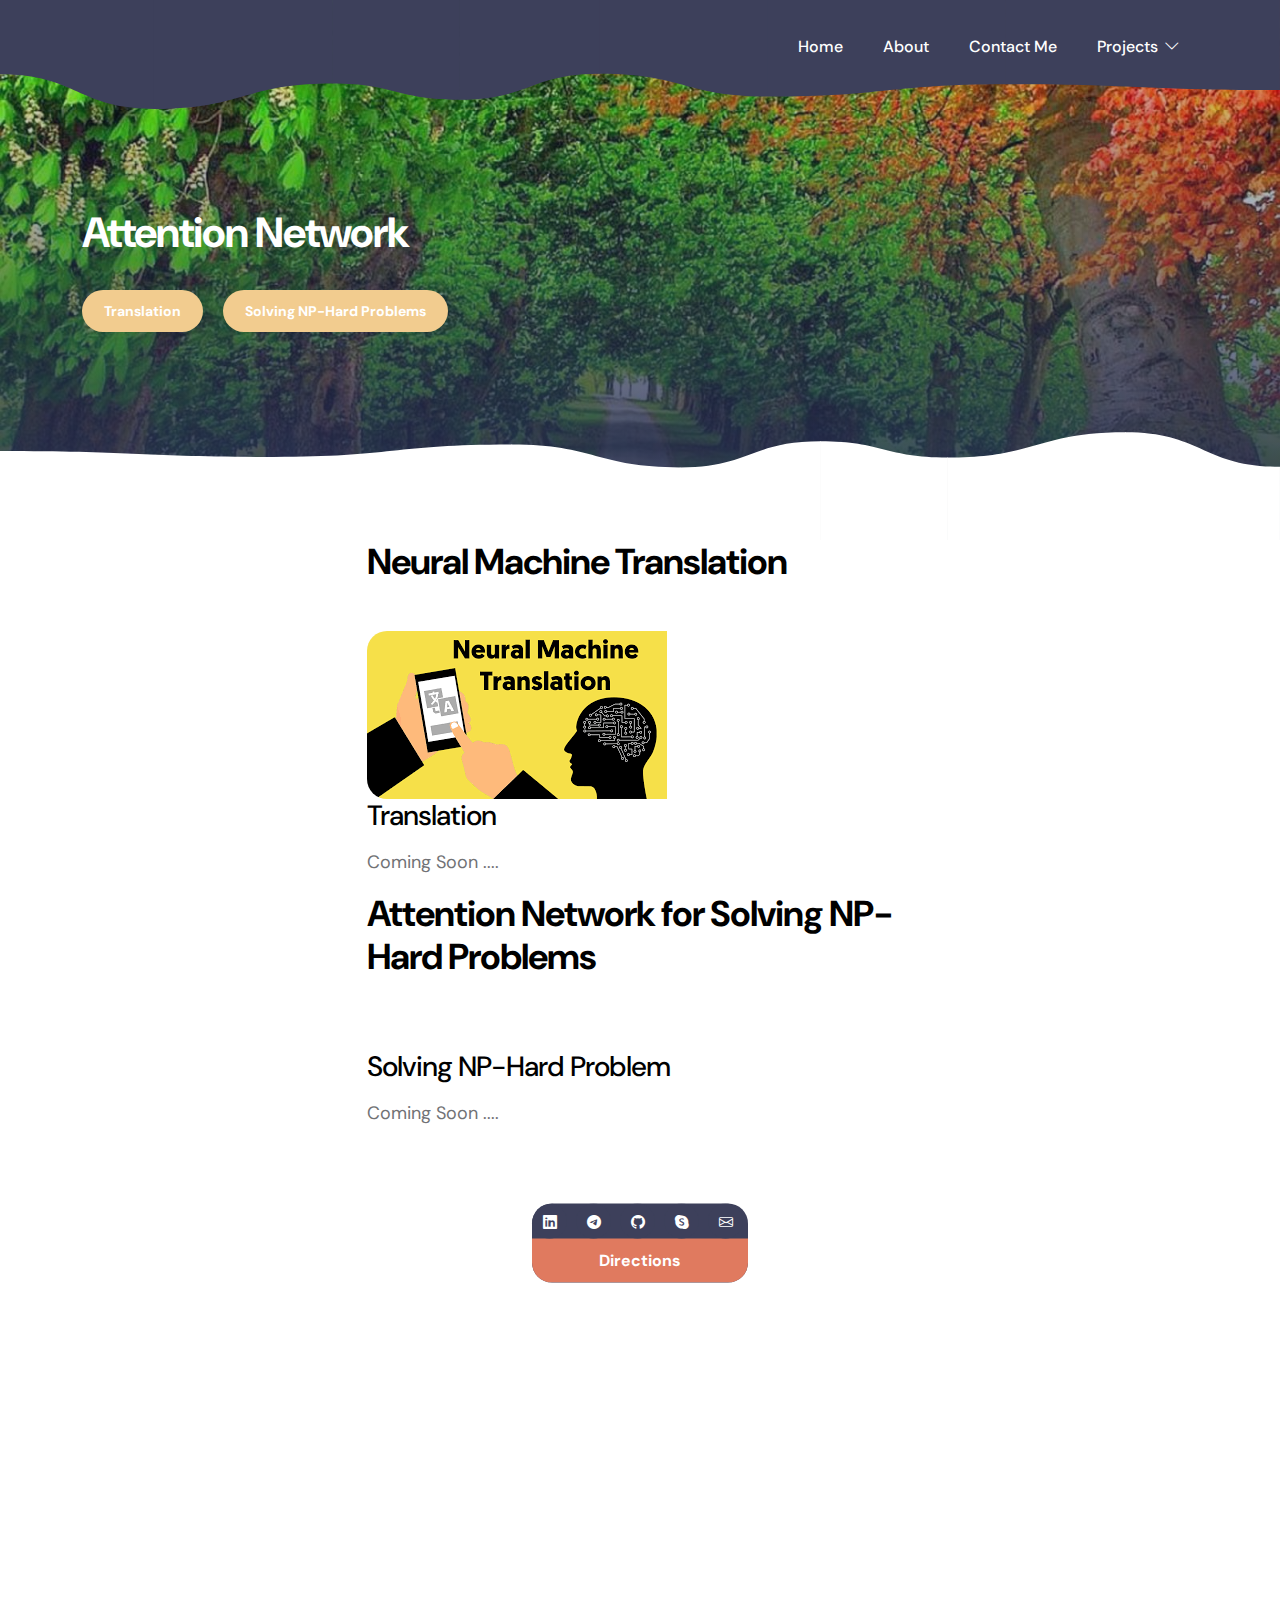
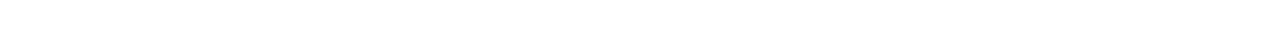
==== commit 3a8491b9: "Update" ====
--- a/Attention_Network.html
+++ b/Attention_Network.html
@@ -37,18 +37,11 @@
 
             <nav class="navbar navbar-expand-lg">                
                 <div class="container">
-                    <a class="navbar-brand d-flex align-items-center" href="index.html">
-                        <img src="images/logo.png" class="navbar-brand-image img-fluid" alt="Tiya Golf Club">
-                        <span class="navbar-brand-text">
-                            Tiya
-                            <small>Golf Club</small>
-                        </span>
-                    </a>
-
-                    <div class="d-lg-none ms-auto me-3">
+                    
+                    <!-- <div class="d-lg-none ms-auto me-3">
                         <a class="btn custom-btn custom-border-btn" data-bs-toggle="offcanvas" href="#offcanvasExample" role="button" aria-controls="offcanvasExample">Member Login</a>
                     </div>
-    
+     -->
                     <button class="navbar-toggler" type="button" data-bs-toggle="collapse" data-bs-target="#navbarNav" aria-controls="navbarNav" aria-expanded="false" aria-label="Toggle navigation">
                         <span class="navbar-toggler-icon"></span>
                     </button>
@@ -64,14 +57,6 @@
                             </li>
 
                             <li class="nav-item">
-                                <a class="nav-link" href="index.html#section_3">Membership</a>
-                            </li>
-
-                            <li class="nav-item">
-                                <a class="nav-link" href="index.html#section_4">Events</a>
-                            </li>
-
-                            <li class="nav-item">
                                 <a class="nav-link" href="index.html#section_5">Contact Me</a>
                             </li>
 
@@ -86,14 +71,14 @@
                             </li>
                         </ul>
 
-                        <div class="d-none d-lg-block ms-lg-3">
+                        <!-- <div class="d-none d-lg-block ms-lg-3">
                             <a class="btn custom-btn custom-border-btn" data-bs-toggle="offcanvas" href="#offcanvasExample" role="button" aria-controls="offcanvasExample">Member Login</a>
-                        </div>
+                        </div> -->
                     </div>
                 </div>
             </nav>
 
-            <div class="offcanvas offcanvas-end" data-bs-scroll="true" tabindex="-1" id="offcanvasExample" aria-labelledby="offcanvasExampleLabel">                
+            <!-- <div class="offcanvas offcanvas-end" data-bs-scroll="true" tabindex="-1" id="offcanvasExample" aria-labelledby="offcanvasExampleLabel">                
                 <div class="offcanvas-header">
                     <h5 class="offcanvas-title" id="offcanvasExampleLabel">Member Login</h5>
                     
@@ -146,7 +131,7 @@
                 </div>
 
                 <svg xmlns="http://www.w3.org/2000/svg" viewBox="0 0 1440 320"><path fill="#3D405B" fill-opacity="1" d="M0,224L34.3,192C68.6,160,137,96,206,90.7C274.3,85,343,139,411,144C480,149,549,107,617,122.7C685.7,139,754,213,823,240C891.4,267,960,245,1029,224C1097.1,203,1166,181,1234,160C1302.9,139,1371,117,1406,106.7L1440,96L1440,320L1405.7,320C1371.4,320,1303,320,1234,320C1165.7,320,1097,320,1029,320C960,320,891,320,823,320C754.3,320,686,320,617,320C548.6,320,480,320,411,320C342.9,320,274,320,206,320C137.1,320,69,320,34,320L0,320Z"></path></svg>
-            </div>
+            </div> -->
             
 
             <section class="hero-section hero-50 d-flex justify-content-center align-items-center" id="section_1">
@@ -160,9 +145,10 @@
 
                         <div class="col-lg-6 col-12">
 
-                            <h1 class="text-white mb-4 pb-2">Event Listing</h1>
-
-                            <a href="#section_3" class="btn custom-btn smoothscroll me-3">Explore Events</a>
+                            <h1 class="text-white mb-4 pb-2">Attention Network</h1>
+                            <a href="#Translation" class="btn custom-btn smoothscroll me-3">Translation</a>
+                            <a href="#Solving_NP" class="btn custom-btn smoothscroll me-3">Solving NP-Hard Problems</a>
+                            <!-- <a href="#section_2" class="btn custom-btn smoothscroll me-3">Learn more</a> -->
                         </div>
 
                     </div>
@@ -172,200 +158,72 @@
             </section>
 
 
-            <section class="events-section section-padding" id="section_2">
+            <section class="events-section events-detail-section section-padding" id="section_2">
                 <div class="container">
                     <div class="row">
 
-                        <div class="col-lg-12 col-12">
-                            <h2 class="mb-lg-5 mb-4">Latest events</h2>
-                        </div>
-
-                        <div class="col-lg-6 col-12 mb-5 mb-lg-0">
+                        <div class="col-lg-6 col-md-8 col-12 mx-auto">
+                            <div>
+                            <!-- <div class="custom-block-info">     -->
+                            <!-- This part is about the project -->
+
+                            <h2 class="mb-lg-5 mb-4" id="Translation">Neural Machine Translation</h2>
+
                             <div class="custom-block-image-wrap">
-                                <a href="event-detail.html">
-                                    <img src="images/anna-rosar-ew-olGvgCCs-unsplash.jpg" class="custom-block-image img-fluid" alt="">
-
-                                    <i class="custom-block-icon bi-link"></i>
-                                </a>
-
-                                <div class="custom-block-date-wrap">
-                                    <strong class="text-white">18 Feb 2023</strong>
-                                </div>
-
-                                <div class="custom-btn-wrap">
-                                    <a href="event-detail.html" class="btn custom-btn">Buy Ticket</a>
-                                </div>
-                            </div>
-
-                            <div class="custom-block-info">
-                                <a href="event-detail.html" class="events-title mb-2">Single Tournament</a>
-
-                                <p class="mb-0">Lorem ipsum dolor sit amet, consectetur adipisicing elit do eiusmod tempor</p>
-
-
-                                <div class="border-top mt-4 pt-3">
-                                    <div class="d-flex flex-wrap align-items-center mb-1">
-                                        <span class="custom-block-span">Location:</span>
-
-                                        <p class="mb-0">National Center, NYC</p>
-                                    </div>
-
-                                    <div class="d-flex flex-wrap align-items-center">
-                                        <span class="custom-block-span">Ticket:</span>
-
-                                        <p class="mb-0">$150</p>
-                                    </div>
-                                </div>
-                            </div>
-                        </div>
-
-                        <div class="col-lg-6 col-12">
+                                <img src="images/Neural Machine Translation.png" class="custom-block-image img-fluid" alt="">
+                            </div>
+                                <h3 class="mb-3">Translation</h3>
+
+                                <p> Coming Soon ....</p>
+
+                                <p></p>
+                            <!-- End Here -->
+
+                            <!-- This part is about the project -->
+
+                            <h2 class="mb-lg-5 mb-4" id="Solving_NP">Attention Network for Solving NP-Hard Problems</h2>
+
                             <div class="custom-block-image-wrap">
-                                <a href="event-detail.html">
-                                    <img src="images/frederik-rosar-NDSZcCfnsbY-unsplash.jpg" class="custom-block-image img-fluid" alt="">
-
-                                    <i class="custom-block-icon bi-link"></i>
-                                </a>
-
-                                <div class="custom-block-date-wrap">
-                                    <strong class="text-white">24 Feb 2023</strong>
-                                </div>
-
-                                <div class="custom-btn-wrap">
-                                    <a href="event-detail.html" class="btn custom-btn">Buy Ticket</a>
-                                </div>
-                            </div>
-
-                            <div class="custom-block-info">
-                                <a href="event-detail.html" class="events-title mb-2">Group Tournaments</a>
-
-                                <p class="mb-0">Lorem ipsum dolor sit amet, consectetur adipisicing elit do eiusmod tempor</p>
-
-
-                                <div class="border-top mt-4 pt-3">
-                                    <div class="d-flex flex-wrap align-items-center mb-1">
-                                        <span class="custom-block-span">Location:</span>
-
-                                        <p class="mb-0">National Center, NYC</p>
-                                    </div>
-
-                                    <div class="d-flex flex-wrap align-items-center">
-                                        <span class="custom-block-span">Ticket:</span>
-
-                                        <p class="mb-0">$250</p>
-                                    </div>
-                                </div>
-                            </div>
-                        </div>
-
-                    </div>
-                </div>
-            </section>
-
-
-            <section class="events-section events-listing-section section-bg section-padding" id="section_3">
-                <div class="container">
-                    <div class="row">
-
-                        <div class="col-lg-12 col-12">
-                            <h2 class="mb-3">Upcoming Events</h2>
-                        </div>
-
-                        <div class="row custom-block mb-3">
-                            <div class="col-lg-2 col-md-4 col-12 order-2 order-md-0 order-lg-0">
-                                <div class="custom-block-date-wrap d-flex d-lg-block d-md-block align-items-center mt-3 mt-lg-0 mt-md-0">
-                                    <h6 class="custom-block-date mb-lg-1 mb-0 me-3 me-lg-0 me-md-0">24</h6>
-                                    
-                                    <strong class="text-white">Feb 2023</strong>
-                                </div>
-                            </div>
-
-                            <div class="col-lg-4 col-md-8 col-12 order-1 order-lg-0">
-                                <div class="custom-block-image-wrap">
-                                    <a href="event-detail.html">
-                                        <img src="images/professional-golf-player.jpg" class="custom-block-image img-fluid" alt="">
-
-                                        <i class="custom-block-icon bi-link"></i>
-                                    </a>
-                                </div>
-                            </div>
-
-                            <div class="col-lg-6 col-12 order-3 order-lg-0">
-                                <div class="custom-block-info mt-2 mt-lg-0">
-                                    <a href="event-detail.html" class="events-title mb-3">Private Golf Courses</a>
-
-                                    <p class="mb-0">You can browse many different categories of CSS templates using <a href="https://templatemo.com/tag" target="_blank">tags</a> on TemplateMo website. Feel free to browse more templates and download them free instantly.</p>
-
-                                    <div class="d-flex flex-wrap border-top mt-4 pt-3">
-
-                                        <div class="mb-4 mb-lg-0">
-                                            <div class="d-flex flex-wrap align-items-center mb-1">
-                                                <span class="custom-block-span">Location:</span>
-
-                                                <p class="mb-0">National Center, NYC</p>
+                                <img src="images/ .png" class="custom-block-image img-fluid" alt="">
+                            </div>
+                                <h3 class="mb-3">Solving NP-Hard Problem</h3>
+
+                                <p> Coming Soon ....</p>
+
+                                <p></p>
+                            <!-- End Here -->
+
+                                <section class="contact-section section-padding" id="section_5">
+                                    <div class="container">
+                                        <div class="contact-info">
+                                            <div class="contact-info-item">
+                                                <ul class="social-icon">
+                                                    <li class="social-icon-item">
+                                                        <a href="https://www.linkedin.com/in/fatemeh-nikbakht-nasrabadi" class="social-icon-link bi-linkedin"></a>
+                                                    </li>
+                                                    <li class="social-icon-item">
+                                                        <a href="https://t.me/MaNikbakht" class="social-icon-link bi-telegram"></a>
+                                                    </li>
+                                                    <li class="social-icon-item">
+                                                        <a href="https://github.com/nickinikbakht" class="social-icon-link bi-github"></a>
+                                                    </li>
+                                                    <li class="social-icon-item">
+                                                        <a href="https://skype.com/live:a0021c2ff36d9532" class="social-icon-link bi-skype"></a>
+                                                    </li>
+                                                    <li class="social-icon-item">
+                                                        <a href="mailto:fatemehnikbakhtmu@gmail.com" class="social-icon-link bi-envelope"></a>
+                                                    </li>
+                                                </ul>
+                    
+                    
+                                                <div class="contact-info-footer">
+                                                    <a href="#">Directions</a>
+                                                </div>
                                             </div>
-
-                                            <div class="d-flex flex-wrap align-items-center">
-                                                <span class="custom-block-span">Ticket:</span>
-
-                                                <p class="mb-0">$150</p>
-                                            </div>
-                                        </div>
-
-                                        <div class="d-flex align-items-center ms-lg-auto">
-                                            <a href="event-detail.html" class="btn custom-btn">Buy Ticket</a>
+                    
                                         </div>
                                     </div>
-                                </div>
-                            </div>
-                        </div>
-
-                        <div class="row custom-block custom-block-bg">
-                            <div class="col-lg-2 col-md-4 col-12 order-2 order-md-0 order-lg-0">
-                                <div class="custom-block-date-wrap d-flex d-lg-block d-md-block align-items-center mt-3 mt-lg-0 mt-md-0">
-                                    <h6 class="custom-block-date mb-lg-1 mb-0 me-3 me-lg-0 me-md-0">16</h6>
-                                    
-                                    <strong class="text-white">Mar 2023</strong>
-                                </div>
-                            </div>
-
-                            <div class="col-lg-4 col-md-8 col-12 order-1 order-lg-0">
-                                <div class="custom-block-image-wrap">
-                                    <a href="event-detail.html">
-                                        <img src="images/girl-taking-selfie-with-friends-golf-field.jpg" class="custom-block-image img-fluid" alt="">
-
-                                        <i class="custom-block-icon bi-link"></i>
-                                    </a>
-                                </div>
-                            </div>
-
-                            <div class="col-lg-6 col-12 order-3 order-lg-0">
-                                <div class="custom-block-info mt-2 mt-lg-0">
-                                    <a href="event-detail.html" class="events-title mb-3">Group tournament activities</a>
-
-                                    <p class="mb-0">Lorem ipsum dolor sit amet, consectetur adipisicing elit, sed do eiusmod tempor incididunt ut labore et dolore magna aliqua.</p>
-
-                                    <div class="d-flex flex-wrap border-top mt-4 pt-3">
-
-                                        <div class="mb-4 mb-lg-0">
-                                            <div class="d-flex flex-wrap align-items-center mb-1">
-                                                <span class="custom-block-span">Location:</span>
-
-                                                <p class="mb-0">National Center, NYC</p>
-                                            </div>
-
-                                            <div class="d-flex flex-wrap align-items-center">
-                                                <span class="custom-block-span">Ticket:</span>
-
-                                                <p class="mb-0">$250</p>
-                                            </div>
-                                        </div>
-
-                                        <div class="d-flex align-items-center ms-lg-auto">
-                                            <a href="event-detail.html" class="btn custom-btn">Buy Ticket</a>
-                                        </div>
-                                    </div>
-                                </div>
+                                </section>
                             </div>
                         </div>
 
@@ -375,7 +233,7 @@
         </main>
 
         <footer class="site-footer">
-            <div class="container">
+            <!-- <div class="container">
                 <div class="row">
 
                     <div class="col-lg-6 col-12 me-auto mb-5 mb-lg-0">
@@ -386,23 +244,8 @@
                                 <small>Golf Club</small>
                             </span>
                         </a>
-                    </div>
-
-                    <div class="col-lg-3 col-12">
-                        <h5 class="site-footer-title mb-4">Join Us</h5>
-
-                        <p class="d-flex border-bottom pb-3 mb-3 me-lg-3">
-                            <span>Mon-Fri</span>
-                            6:00 AM - 6:00 PM
-                        </p>
-
-                        <p class="d-flex me-lg-3">
-                            <span>Sat-Sun</span>
-                            6:30 AM - 8:30 PM
-                        </p>
-                        <br>
-                        <p class="copyright-text">Copyright © 2048 Tiya Golf Club</p>
-                    </div>
+                    </div> 
+
 
                         <div class="col-lg-2 col-12 ms-auto">
                             <ul class="social-icon mt-lg-5 mt-3 mb-4">
@@ -420,13 +263,14 @@
                             </ul>
 
                             <p class="copyright-text">Design: <a rel="nofollow" href="https://templatemo.com" target="_blank">TemplateMo</a></p>
-                        </div>
+                        </div> 
 
                 </div>
             </div>
 
             <svg xmlns="http://www.w3.org/2000/svg" viewBox="0 0 1440 320"><path fill="#81B29A" fill-opacity="1" d="M0,224L34.3,192C68.6,160,137,96,206,90.7C274.3,85,343,139,411,144C480,149,549,107,617,122.7C685.7,139,754,213,823,240C891.4,267,960,245,1029,224C1097.1,203,1166,181,1234,160C1302.9,139,1371,117,1406,106.7L1440,96L1440,320L1405.7,320C1371.4,320,1303,320,1234,320C1165.7,320,1097,320,1029,320C960,320,891,320,823,320C754.3,320,686,320,617,320C548.6,320,480,320,411,320C342.9,320,274,320,206,320C137.1,320,69,320,34,320L0,320Z"></path></svg>
-        </footer>
+        -->
+        </footer> 
 
 
         <!-- JAVASCRIPT FILES -->
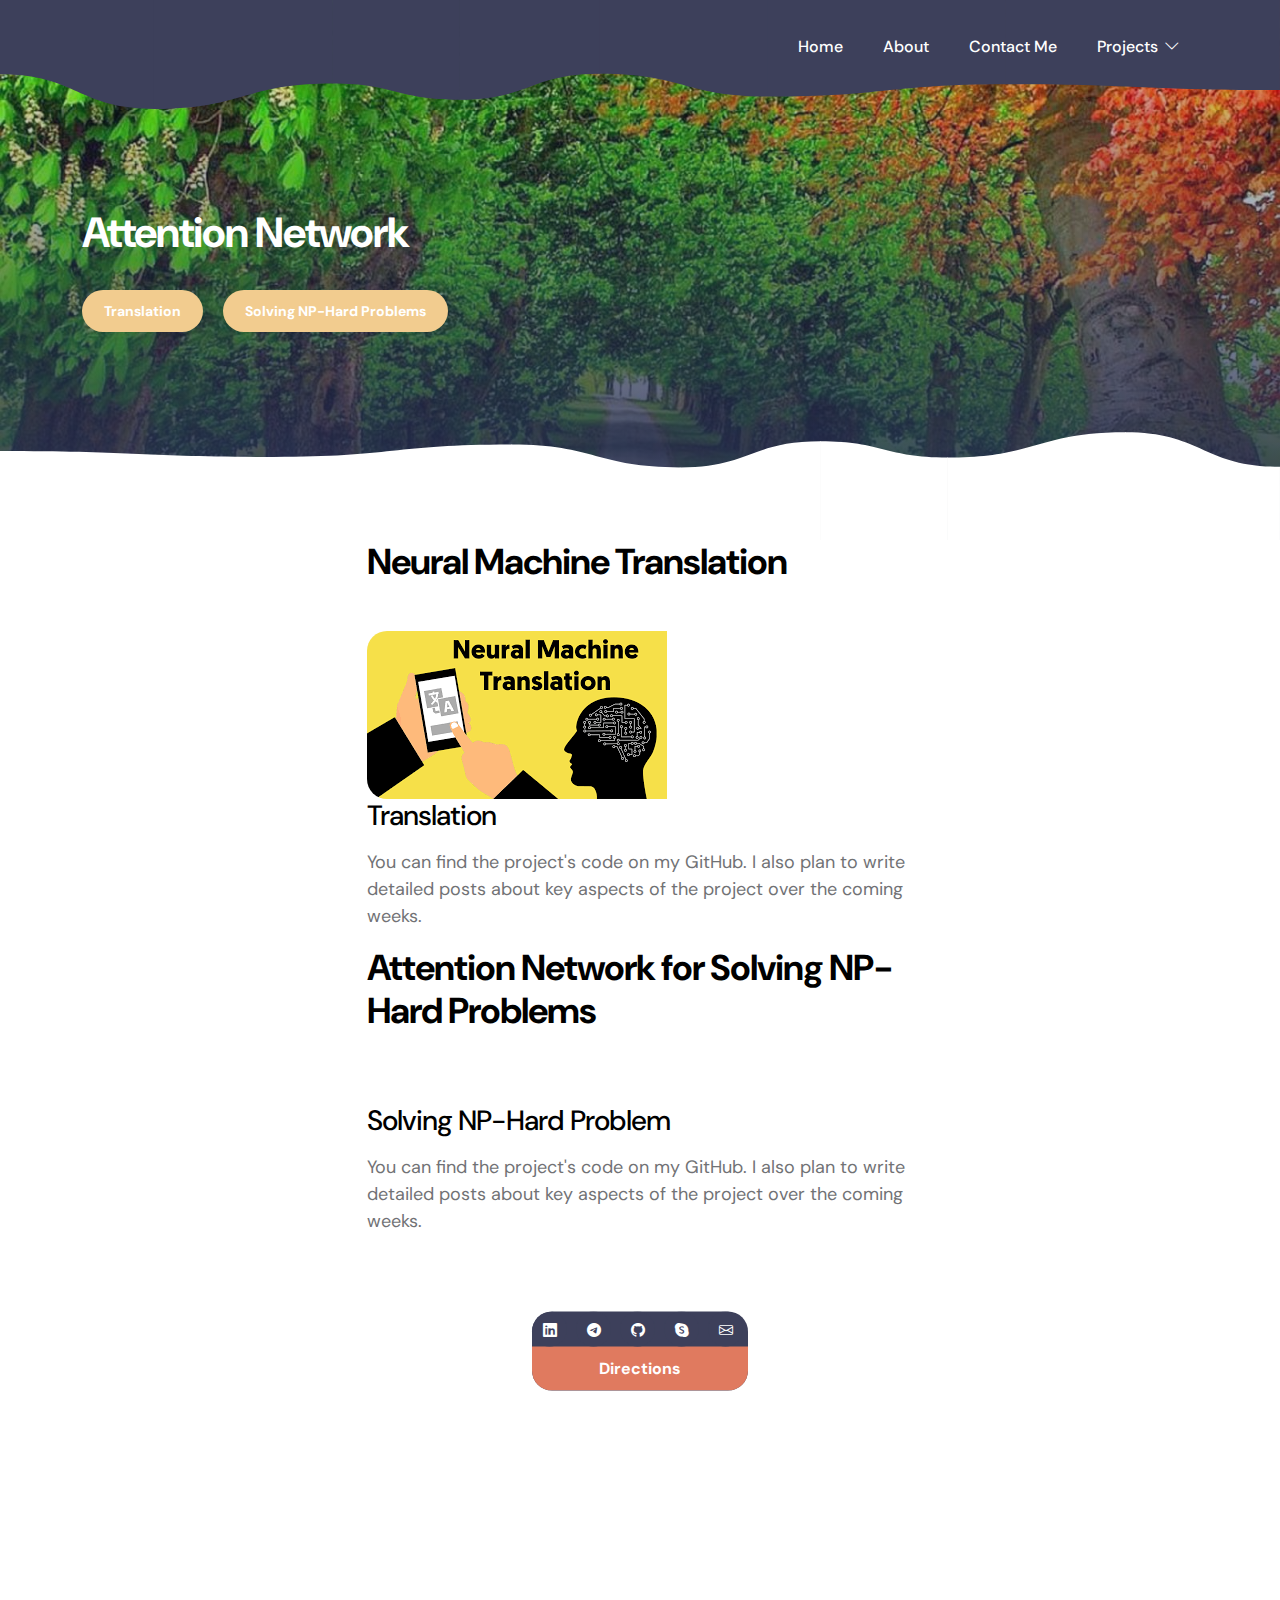
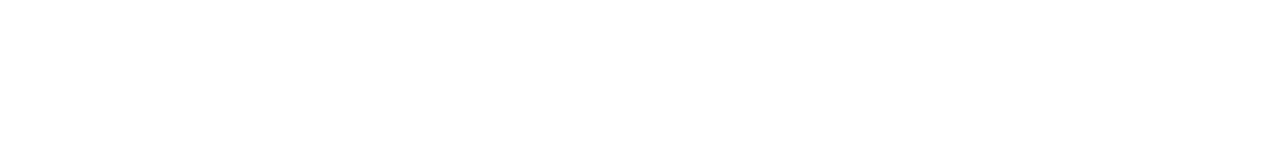
==== commit 6519f91b: "Update" ====
--- a/Attention_Network.html
+++ b/Attention_Network.html
@@ -174,7 +174,7 @@
                             </div>
                                 <h3 class="mb-3">Translation</h3>
 
-                                <p> Coming Soon ....</p>
+                                <p> You can find the project's code on my GitHub. I also plan to write detailed posts about key aspects of the project over the coming weeks.</p>
 
                                 <p></p>
                             <!-- End Here -->
@@ -188,7 +188,7 @@
                             </div>
                                 <h3 class="mb-3">Solving NP-Hard Problem</h3>
 
-                                <p> Coming Soon ....</p>
+                                <p> You can find the project's code on my GitHub. I also plan to write detailed posts about key aspects of the project over the coming weeks.</p>
 
                                 <p></p>
                             <!-- End Here -->
